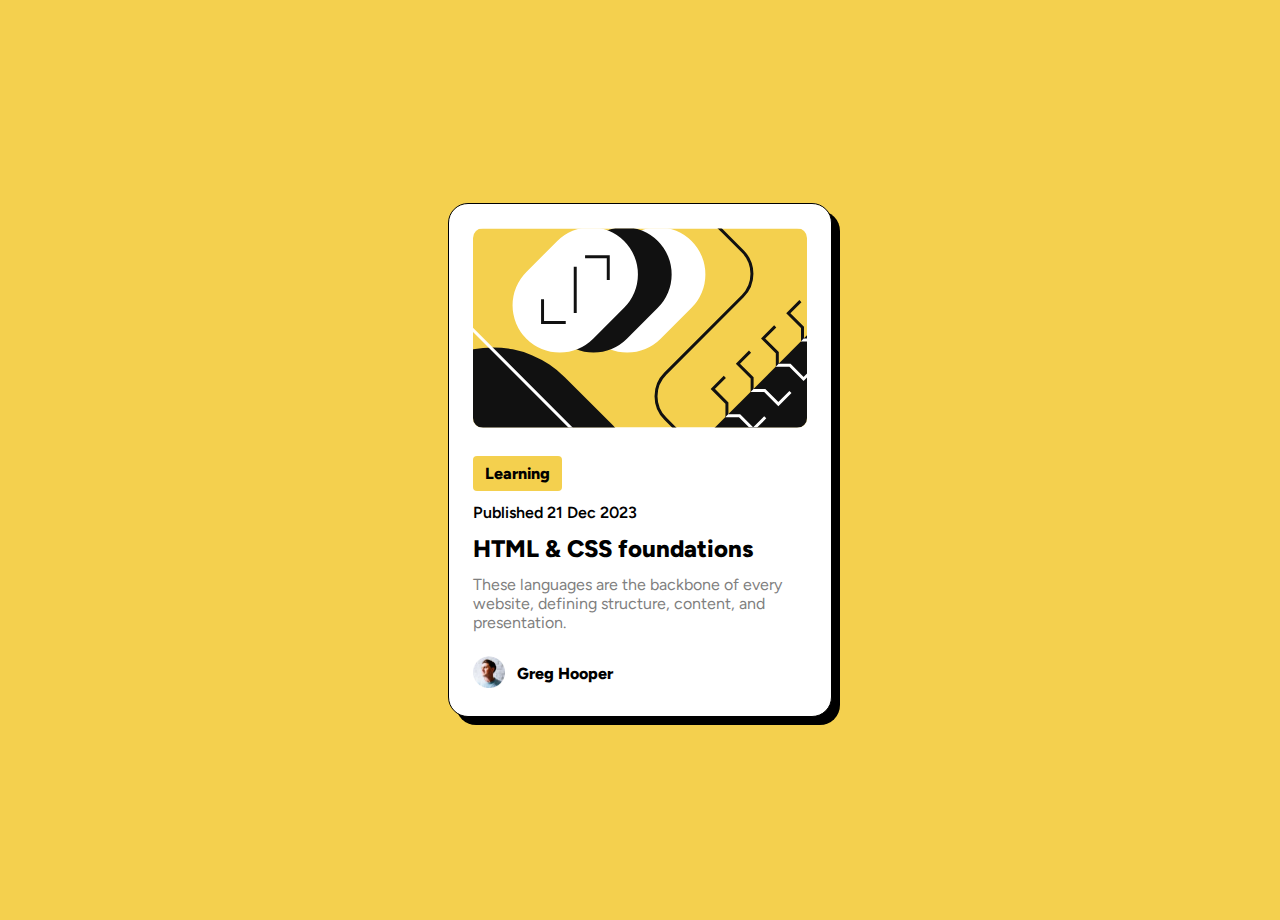
==== projects/blog-preview-card/index.html @ 72deeba7 "add blog preview card project" ====
<!DOCTYPE html>
<html lang="en">
    <head>
        <meta charset="UTF-8">
        <meta name="viewport" content="width=device-width, initial-scale=1.0">
        <link rel="icon" type="image/png" sizes="32x32"
            href="./assets/images/favicon-32x32.png">
        <title>Frontend Mentor | Blog preview card</title>
        <link rel="stylesheet" href="./assets/css/style.css">
    </head>
    <body>
        <main>
            <div class="blog-preview">
                <div class="blog-image">
                    <img src="./assets/images/illustration-article.svg"
                        alt="blog-image">
                </div>
                <div class="blog-content">
                    <ul class="blog-content-category">
                        <li class="blog-content-category-item">Learning</li>
                    </ul>
                    <div class="blog-content-date">Published 21 Dec 2023</div>
                    <h2 class="blog-content-caption">HTML & CSS foundations</h2>
                    <p class="blog-content-description">These languages are the
                        backbone of every website, defining structure, content,
                        and presentation.</p>
                </div>
                <div class="blog-author">
                    <div class="blog-author-image"><img
                            src="./assets/images/image-avatar.webp"
                            alt="avatar"></div>
                    <div class="blog-author-name">Greg Hooper</div>
                </div>
            </div>
        </main>
    </body>
</html>
---- projects/blog-preview-card/assets/css/style.css ----
@font-face {
  font-family: "Figtree-VariableFont";
  src: url(../fonts/Figtree-VariableFont_wght.ttf);
}
@font-face {
  font-family: "Figtree-SemiBold";
  src: url(../fonts/static/Figtree-SemiBold.ttf);
}
@font-face {
  font-family: "Figtree-ExtraBold";
  src: url(../fonts/static/Figtree-ExtraBold.ttf);
}
* {
  box-sizing: border-box;
  margin: 0;
  padding: 0;
}
body {
  background-color: #f4d04e;
  padding: 10px;
}
main {
  width: 100%;
  height: 100vh;
  min-height: 532px;
  display: flex;
  justify-content: center;
  align-items: center;
}
.blog-preview {
  display: flex;
  flex-direction: column;
  gap: 24px;
  border: 1px solid #000000;
  border-radius: 20px;
  padding: 24px;
  background-color: #ffffff;
  box-shadow: 8px 8px #000000;
  max-width: 384px;
}
.blog-image {
  width: 100%;
  height: auto;
  border-radius: 10px;
}
.blog-image img {
  border-radius: inherit;
  width: 100%;
}
.blog-content {
  display: flex;
  flex-direction: column;
  gap: 12px;
}
.blog-content-category {
  display: flex;
  list-style: none;
  flex-wrap: wrap;
  gap: 10px;
}
.blog-content-category-item {
  background-color: #f4d04e;
  padding: 8px 12px;
  border-radius: 4px;
  font-family: "Figtree-ExtraBold";
}
.blog-content-date {
  font-family: "Figtree-SemiBold";
}
.blog-content-caption {
  font-family: "Figtree-ExtraBold";
}
.blog-content-description {
  font-family: "Figtree-VariableFont";
  color: #7f7f7f;
}
.blog-author {
  display: flex;
  align-items: center;
  gap: 12px;
}
.blog-author-image {
  width: 32px;
}
.blog-author-image img {
  width: 100%;
}
.blog-author-name {
  font-family: "Figtree-ExtraBold";
}

@media only screen and (max-width: 375px) {
  .blog-preview {
    max-width: 327px;
  }
  .blog-content-caption {
    font-size: 20px;
  }
  .blog-content-description, .blog-author-name {
    font-size: 14px;
  }
  .blog-content-date, .blog-content-category-item {
    font-size: 12px;
  }
}
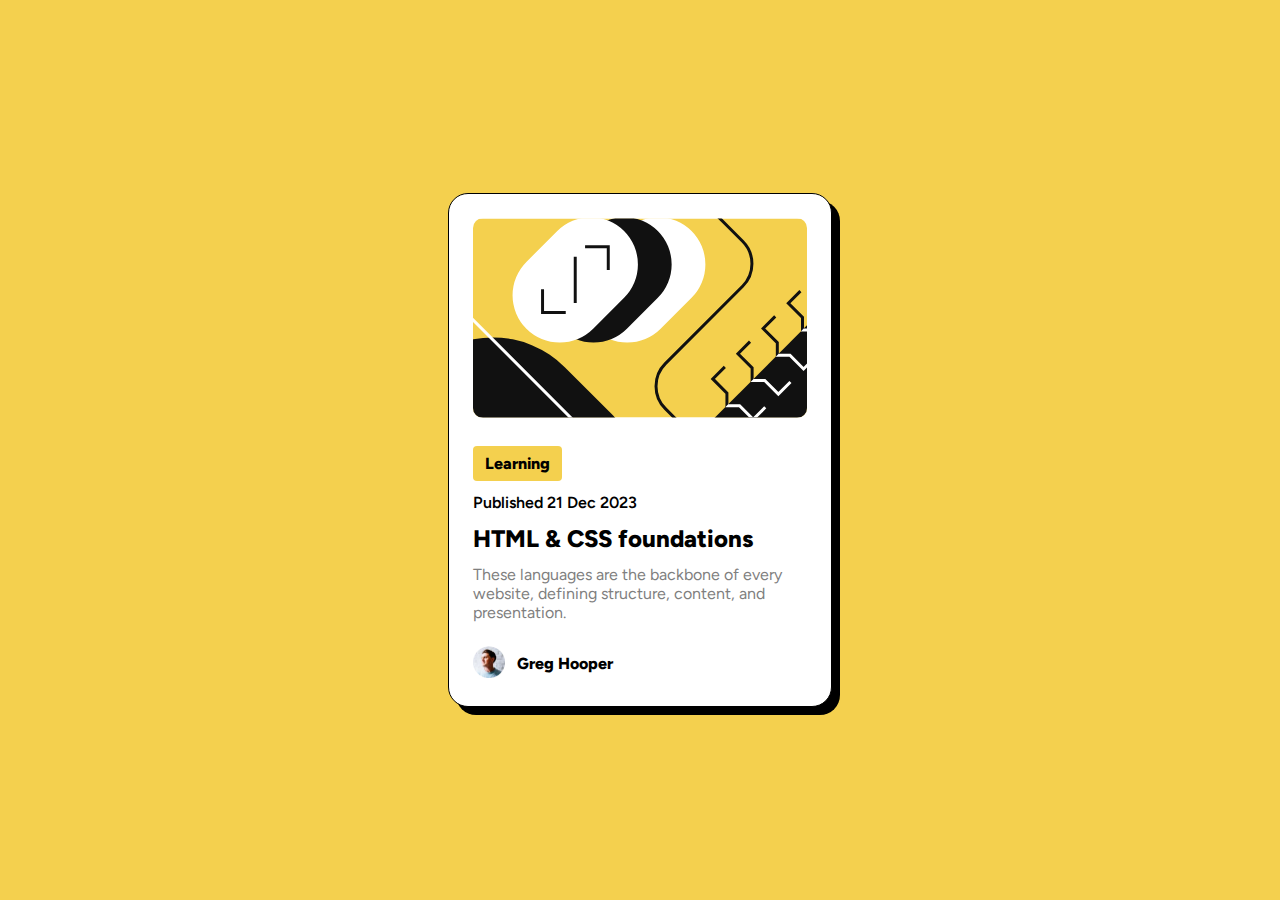
==== commit 5a568a88: "change h2 to h1" ====
--- a/projects/blog-preview-card/index.html
+++ b/projects/blog-preview-card/index.html
@@ -20,7 +20,7 @@
                         <li class="blog-content-category-item">Learning</li>
                     </ul>
                     <div class="blog-content-date">Published 21 Dec 2023</div>
-                    <h2 class="blog-content-caption">HTML & CSS foundations</h2>
+                    <h1 class="blog-content-caption">HTML & CSS foundations</h1>
                     <p class="blog-content-description">These languages are the
                         backbone of every website, defining structure, content,
                         and presentation.</p>
--- a/projects/blog-preview-card/assets/css/style.css
+++ b/projects/blog-preview-card/assets/css/style.css
@@ -17,7 +17,7 @@
 }
 body {
   background-color: #f4d04e;
-  padding: 10px;
+  padding: 0 10px;
 }
 main {
   width: 100%;
@@ -69,6 +69,7 @@
 }
 .blog-content-caption {
   font-family: "Figtree-ExtraBold";
+  font-size: 24px;
 }
 .blog-content-description {
   font-family: "Figtree-VariableFont";
